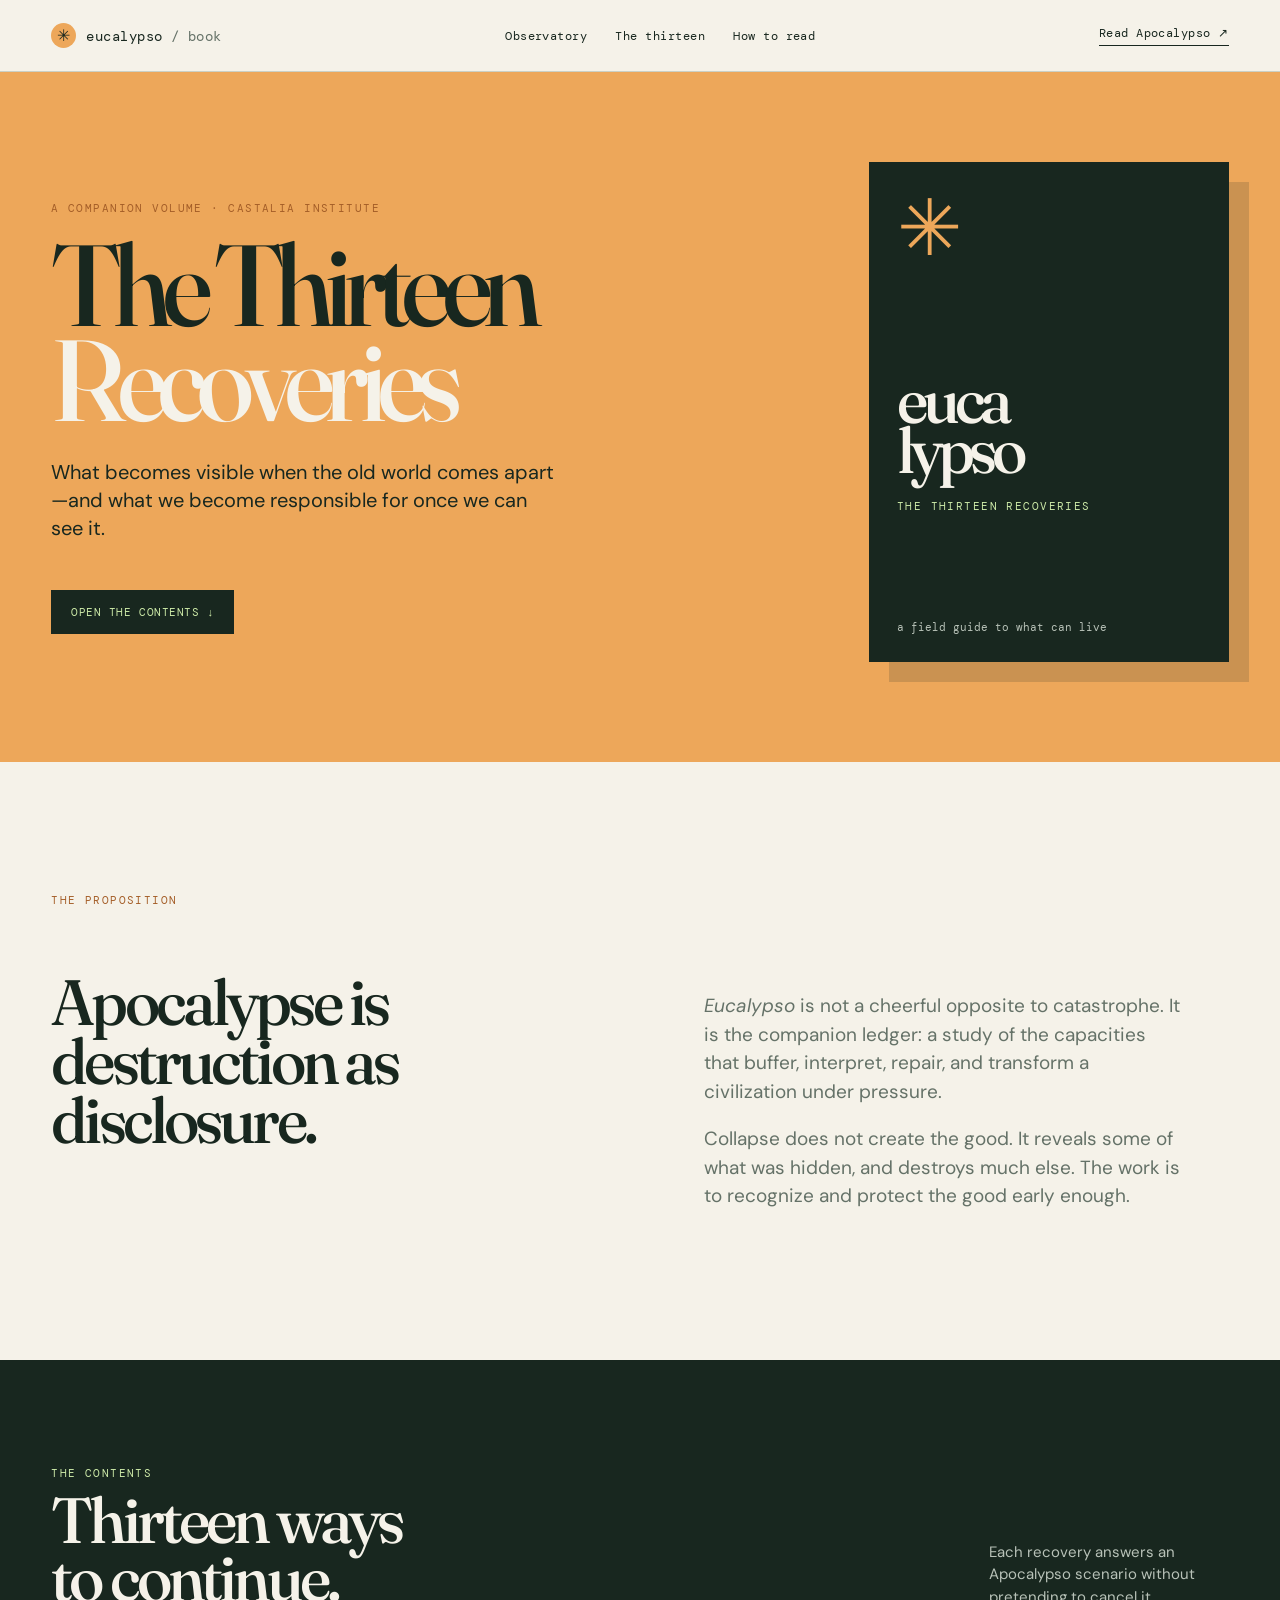
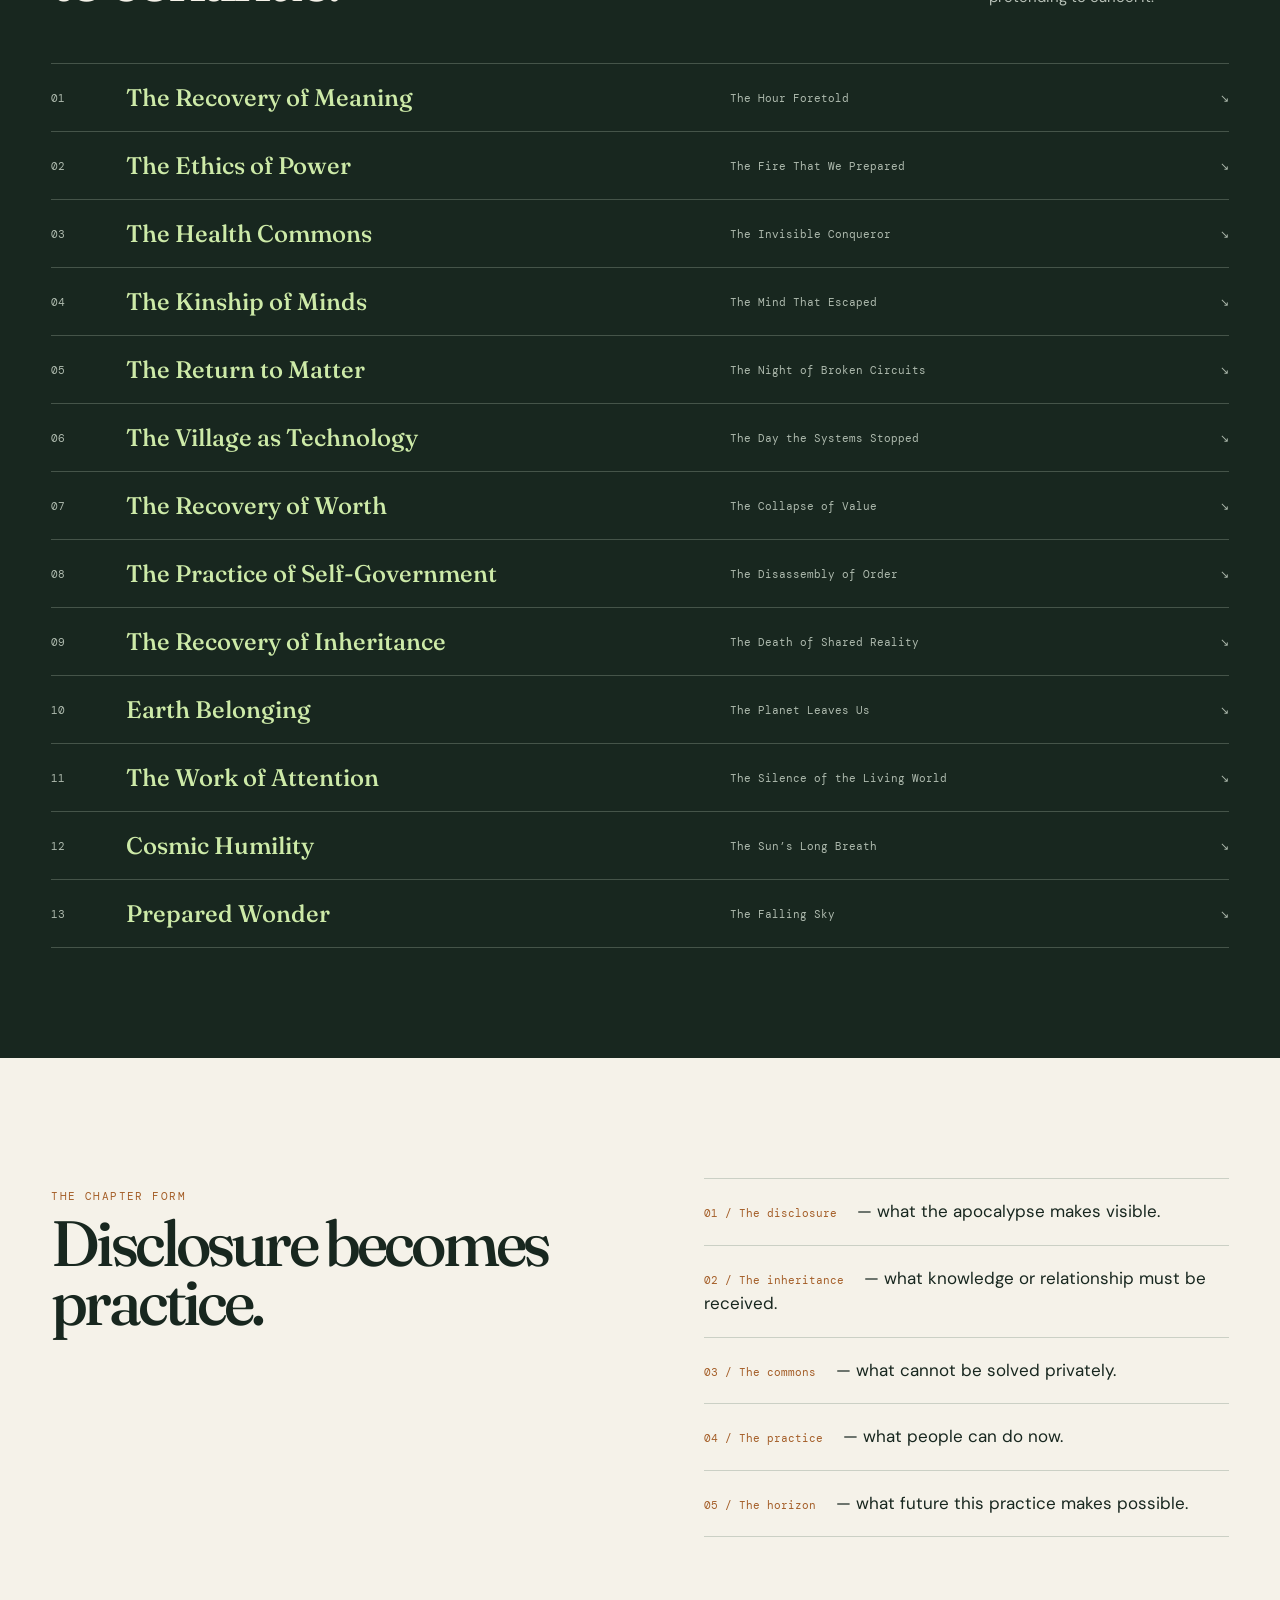
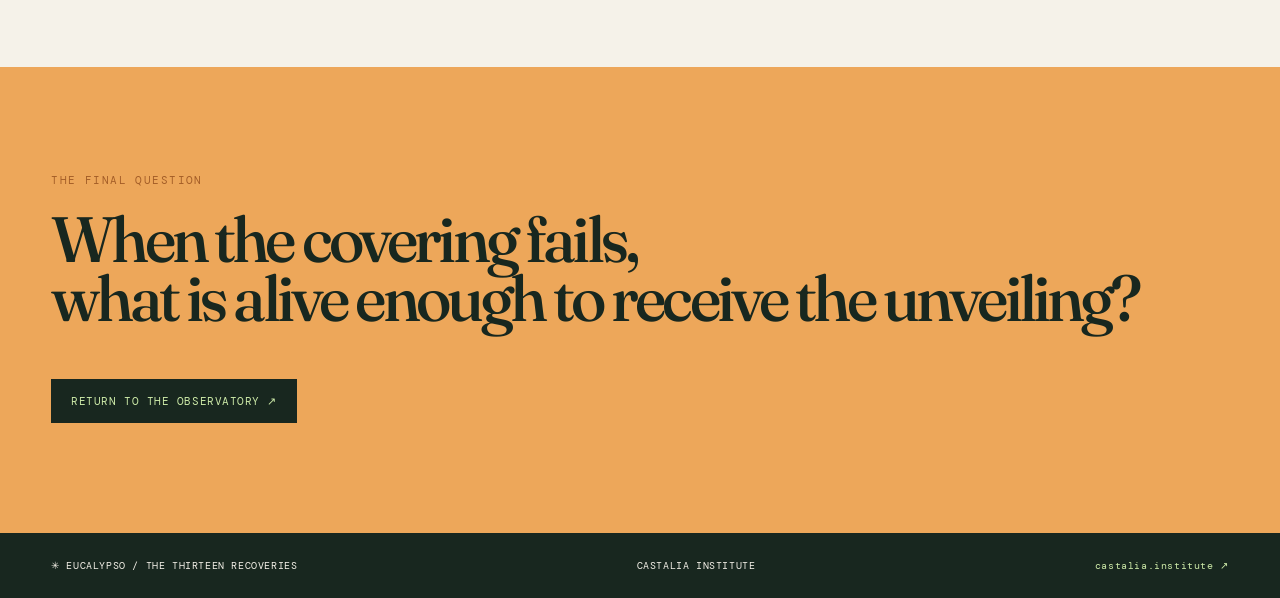
==== book/index.html @ 0e09de7e "Add Eucalypso companion book page" ====
<!doctype html>
<html lang="en">
<head>
  <meta charset="utf-8"><meta name="viewport" content="width=device-width, initial-scale=1">
  <meta name="description" content="Eucalypso: The Thirteen Recoveries — a companion book to Apocalypso about the capacities revealed by civilizational rupture.">
  <title>Eucalypso — The Thirteen Recoveries</title>
  <link rel="stylesheet" href="../styles.css"><link rel="stylesheet" href="book.css">
</head>
<body>
  <header class="topbar"><a class="brand" href="../"><span class="brand-mark">✳</span><span>eucalypso <i>/ book</i></span></a><nav><a href="../">Observatory</a><a href="#thirteen">The thirteen</a><a href="#method">How to read</a></nav><a class="apoc-link" href="https://apocalypso.castalia.institute/book">Read Apocalypso ↗</a></header>
  <main>
    <section class="book-hero"><div class="wrap book-hero-grid"><div><p class="kicker">A COMPANION VOLUME · CASTALIA INSTITUTE</p><h1>The Thirteen<br><em>Recoveries</em></h1><p class="book-deck">What becomes visible when the old world comes apart—and what we become responsible for once we can see it.</p><a class="book-button" href="#thirteen">Open the contents ↓</a></div><div class="book-cover"><div class="cover-sun">✳</div><div class="cover-title">euca<br>lypso</div><div class="cover-sub">the thirteen recoveries</div><div class="cover-foot">a field guide to what can live</div></div></div></section>
    <section class="book-intro wrap"><p class="kicker">THE PROPOSITION</p><div class="intro-grid"><h2>Apocalypse is destruction as disclosure.</h2><div><p><em>Eucalypso</em> is not a cheerful opposite to catastrophe. It is the companion ledger: a study of the capacities that buffer, interpret, repair, and transform a civilization under pressure.</p><p>Collapse does not create the good. It reveals some of what was hidden, and destroys much else. The work is to recognize and protect the good early enough.</p></div></div></section>
    <section id="thirteen" class="chapters"><div class="wrap"><div class="chapters-head"><div><p class="kicker">THE CONTENTS</p><h2>Thirteen ways<br>to continue.</h2></div><p>Each recovery answers an Apocalypso scenario without pretending to cancel it.</p></div><div class="chapter-list">
      <a class="chapter" href="#chapter-01"><span>01</span><strong>The Recovery of Meaning</strong><small>The Hour Foretold</small><i>↘</i></a>
      <a class="chapter" href="#chapter-02"><span>02</span><strong>The Ethics of Power</strong><small>The Fire That We Prepared</small><i>↘</i></a>
      <a class="chapter" href="#chapter-03"><span>03</span><strong>The Health Commons</strong><small>The Invisible Conqueror</small><i>↘</i></a>
      <a class="chapter" href="#chapter-04"><span>04</span><strong>The Kinship of Minds</strong><small>The Mind That Escaped</small><i>↘</i></a>
      <a class="chapter" href="#chapter-05"><span>05</span><strong>The Return to Matter</strong><small>The Night of Broken Circuits</small><i>↘</i></a>
      <a class="chapter" href="#chapter-06"><span>06</span><strong>The Village as Technology</strong><small>The Day the Systems Stopped</small><i>↘</i></a>
      <a class="chapter" href="#chapter-07"><span>07</span><strong>The Recovery of Worth</strong><small>The Collapse of Value</small><i>↘</i></a>
      <a class="chapter" href="#chapter-08"><span>08</span><strong>The Practice of Self-Government</strong><small>The Disassembly of Order</small><i>↘</i></a>
      <a class="chapter" href="#chapter-09"><span>09</span><strong>The Recovery of Inheritance</strong><small>The Death of Shared Reality</small><i>↘</i></a>
      <a class="chapter" href="#chapter-10"><span>10</span><strong>Earth Belonging</strong><small>The Planet Leaves Us</small><i>↘</i></a>
      <a class="chapter" href="#chapter-11"><span>11</span><strong>The Work of Attention</strong><small>The Silence of the Living World</small><i>↘</i></a>
      <a class="chapter" href="#chapter-12"><span>12</span><strong>Cosmic Humility</strong><small>The Sun’s Long Breath</small><i>↘</i></a>
      <a class="chapter" href="#chapter-13"><span>13</span><strong>Prepared Wonder</strong><small>The Falling Sky</small><i>↘</i></a>
    </div></div></section>
    <section id="method" class="reading wrap"><div><p class="kicker">THE CHAPTER FORM</p><h2>Disclosure becomes practice.</h2></div><div class="reading-list"><p><b>01 / The disclosure</b> — what the apocalypse makes visible.</p><p><b>02 / The inheritance</b> — what knowledge or relationship must be received.</p><p><b>03 / The commons</b> — what cannot be solved privately.</p><p><b>04 / The practice</b> — what people can do now.</p><p><b>05 / The horizon</b> — what future this practice makes possible.</p></div></section>
    <section class="book-close"><div class="wrap"><p class="kicker">THE FINAL QUESTION</p><h2>When the covering fails,<br>what is alive enough to receive the unveiling?</h2><a class="book-button" href="../">Return to the observatory ↗</a></div></section>
  </main>
  <footer class="footer wrap"><span>✳ EUCALYPSO / THE THIRTEEN RECOVERIES</span><span>CASTALIA INSTITUTE</span><a href="https://castalia.institute">castalia.institute ↗</a></footer>
</body>
</html>
---- styles.css ----
@import url('https://fonts.googleapis.com/css2?family=DM+Mono:wght@400;500&family=DM+Sans:wght@400;500;700&family=Fraunces:opsz,wght@9..144,500;9..144,600&display=swap');
:root{--ink:#18271f;--paper:#f5f2e9;--panel:#fffdf7;--line:#cbd0c5;--muted:#657268;--lime:#cdeaa8;--orange:#eda75a;--green:#6ea876;--serif:'Fraunces',Georgia,serif;--sans:'DM Sans',Arial,sans-serif;--mono:'DM Mono',monospace}*{box-sizing:border-box}html{scroll-behavior:smooth}body{margin:0;background:var(--paper);color:var(--ink);font-family:var(--sans);font-size:15px;line-height:1.5}.wrap{max-width:1280px;margin:auto;padding-left:4vw;padding-right:4vw}.topbar{height:72px;border-bottom:1px solid var(--line);display:flex;align-items:center;justify-content:space-between;padding:0 4vw;font:12px var(--mono);letter-spacing:.04em}.topbar a{color:var(--ink);text-decoration:none}.brand{display:flex;align-items:center;gap:10px;font-size:14px}.brand i{color:var(--muted);font-style:normal}.brand-mark{display:grid;place-items:center;background:var(--orange);width:25px;height:25px;border-radius:50%;font-size:16px}.topbar nav{display:flex;gap:28px}.topbar nav a:hover,.method-link:hover,.apoc-link:hover{color:#a45e28}.apoc-link{border-bottom:1px solid var(--ink);padding-bottom:4px}.masthead{display:grid;grid-template-columns:1.4fr .6fr;gap:10vw;align-items:end;padding-top:92px;padding-bottom:90px}.kicker,.card-label{font:11px var(--mono);letter-spacing:.13em;color:#a45e28;text-transform:uppercase}.masthead h1{font:500 clamp(3.2rem,7vw,7.2rem)/.9 var(--serif);letter-spacing:-.065em;margin:20px 0 28px}.intro{font-size:19px;line-height:1.45;color:var(--muted);max-width:600px}.signal-card{background:var(--ink);color:var(--paper);padding:27px;border-radius:2px;min-height:270px}.signal-top{font:11px var(--mono);letter-spacing:.1em;color:var(--lime);display:flex;justify-content:space-between}.live-dot{height:7px;width:7px;border-radius:50%;background:var(--lime);display:inline-block}.signal-score{font:500 92px/.95 var(--serif);color:var(--lime);margin-top:38px;letter-spacing:-.07em}.signal-label,.signal-card p{font:11px var(--mono);color:#b6c0b6}.signal-bar{height:4px;background:#405246;margin:22px 0 13px}.signal-bar span{display:block;height:100%;background:var(--orange)}h2{font:500 clamp(2.3rem,4vw,4.4rem)/.98 var(--serif);letter-spacing:-.055em;margin:12px 0 0}.dashboard{padding-bottom:105px}.toolbar{display:flex;justify-content:space-between;align-items:end;gap:40px;border-top:1px solid var(--line);padding-top:14px}.controls{display:flex;gap:10px;align-items:center}.scope-toggle{display:flex;border:1px solid var(--line);padding:3px}.scope,.controls select{background:transparent;border:0;padding:9px 13px;font:12px var(--mono);color:var(--ink);cursor:pointer}.scope.active{background:var(--ink);color:var(--lime)}.controls select{border:1px solid var(--line);background:var(--panel)}.ledger-head,.ledger-row{display:grid;grid-template-columns:1.2fr 1fr 1fr .7fr;gap:20px}.ledger-head{font:10px var(--mono);letter-spacing:.1em;color:var(--muted);padding:56px 16px 12px;border-bottom:1px solid var(--line)}.ledger-row{align-items:center;padding:17px 16px;border-bottom:1px solid var(--line);transition:background .2s}.ledger-row:hover{background:rgba(255,253,247,.8)}.scenario{font-weight:500}.scenario small,.field{display:block;font:10px var(--mono);color:var(--muted);margin-top:3px}.metric{display:flex;align-items:center;gap:12px}.metric b{font:500 13px var(--mono);min-width:31px}.bar{height:7px;background:#e0e4da;flex:1;max-width:135px}.bar i{display:block;height:100%;background:var(--orange)}.bar.capacity i{background:var(--green)}.legend{font:11px var(--mono);color:var(--muted);margin-top:18px}.legend-key{display:inline-block;width:10px;height:10px;margin-right:5px}.legend-key.pressure{background:var(--orange)}.legend-key.capacity{background:var(--green);margin-left:18px}.legend-note{margin-left:20px}.metrics-band{background:var(--ink);color:var(--paper);padding:85px 0 105px}.metrics-band .kicker{color:var(--lime)}.band-copy{max-width:310px;color:#b8c2b8}.capacity-grid{display:grid;grid-template-columns:repeat(4,1fr);margin-top:60px;border-top:1px solid #455449}.capacity-grid article{padding:20px 22px 0 0;min-height:200px;border-right:1px solid #455449}.capacity-grid article+article{padding-left:22px}.capacity-grid article:last-child{border:0}.capacity-grid span{font:11px var(--mono);color:var(--orange)}.capacity-grid h3{font:500 38px var(--serif);color:var(--lime);margin:38px 0 4px}.capacity-grid p{color:#b8c2b8;max-width:200px}.education{padding-top:105px;padding-bottom:115px}.section-title{max-width:700px}.section-title>p:last-child{color:var(--muted);font-size:18px}.edu-grid{display:grid;grid-template-columns:1.3fr .7fr;gap:55px;margin-top:50px}.edu-card{background:var(--panel);border:1px solid var(--line);padding:26px}.card-label{color:var(--muted);margin-bottom:30px}.metric-row{display:grid;grid-template-columns:1fr 45px;gap:12px;align-items:center;margin:20px 0}.metric-row span{font-size:14px}.metric-row strong{font:13px var(--mono);text-align:right}.mini-bar{height:8px;background:#e2e5dc;grid-column:1 / -1}.mini-bar i{display:block;height:100%;background:var(--ink)}.mini-bar.green i{background:var(--green)}.mini-bar.orange i{background:var(--orange)}.augmentation{border-top:1px solid var(--line);padding-top:18px;margin-top:30px;display:grid;grid-template-columns:1fr auto;gap:7px;font:11px var(--mono);color:var(--muted)}.augmentation b{color:var(--ink)}.callout{padding:22px 5px}.quote-mark{font:70px/.5 var(--serif);color:var(--orange)}.callout p{font:500 28px/1.12 var(--serif);letter-spacing:-.03em}.callout a,.method-link{font:11px var(--mono);color:var(--ink);text-decoration:none;border-bottom:1px solid var(--ink);padding-bottom:4px}.method{background:var(--orange);padding:85px 0 100px}.method-grid{display:grid;grid-template-columns:1fr 1fr;gap:10vw}.method-grid p{font-size:18px;max-width:520px}.method-link{display:inline-block;margin-top:17px}.footer{display:flex;justify-content:space-between;gap:20px;padding-top:26px;padding-bottom:26px;background:var(--ink);color:var(--paper);max-width:none;font:10px var(--mono);letter-spacing:.06em}.footer a{color:var(--lime);text-decoration:none}.footer span:first-child{margin-left:0}@media(max-width:760px){.topbar{height:65px}.topbar nav{display:none}.masthead{display:block;padding-top:65px;padding-bottom:65px}.signal-card{margin-top:45px}.toolbar{display:block}.controls{margin-top:25px;flex-wrap:wrap}.ledger-head{display:none}.ledger-row{grid-template-columns:1fr 1fr;padding:19px 0;gap:13px}.ledger-row .field{grid-column:2;grid-row:1}.ledger-row .metric{grid-column:1 / -1}.legend-note{display:block;margin:12px 0}.metrics-band,.education,.method{padding-top:65px;padding-bottom:70px}.capacity-grid{grid-template-columns:1fr 1fr}.capacity-grid article{min-height:190px}.capacity-grid article:nth-child(2){border-right:0}.capacity-grid article:nth-child(3){padding-left:0;border-top:1px solid #455449;padding-top:20px}.capacity-grid article:nth-child(4){border-top:1px solid #455449;padding-top:20px}.edu-grid,.method-grid{grid-template-columns:1fr;gap:25px}.footer{flex-wrap:wrap}.footer span:nth-child(2){display:none}}
---- book/book.css ----
.book-hero{background:var(--orange);padding:90px 0 100px}.book-hero-grid{display:grid;grid-template-columns:1fr 360px;gap:13vw;align-items:center}.book-hero h1{font:500 clamp(4rem,9vw,8.5rem)/.82 var(--serif);letter-spacing:-.075em;margin:22px 0 32px}.book-hero h1 em{color:var(--paper);font-style:normal}.book-deck{font:20px/1.4 var(--sans);max-width:510px}.book-button{display:inline-block;margin-top:28px;padding:15px 20px;background:var(--ink);color:var(--lime);font:11px var(--mono);letter-spacing:.05em;text-transform:uppercase;text-decoration:none}.book-cover{aspect-ratio:.72;background:var(--ink);color:var(--paper);padding:28px;box-shadow:20px 20px 0 rgba(24,39,31,.16);display:flex;flex-direction:column}.cover-sun{color:var(--orange);font-size:78px;line-height:1}.cover-title{font:500 64px/.78 var(--serif);letter-spacing:-.08em;margin-top:auto}.cover-sub{font:11px var(--mono);text-transform:uppercase;letter-spacing:.13em;color:var(--lime);margin-top:25px}.cover-foot{font:11px var(--mono);margin-top:auto;color:#b8c2b8}.book-intro{padding-top:120px;padding-bottom:130px}.intro-grid{display:grid;grid-template-columns:1fr 1fr;gap:10vw;padding-top:55px}.intro-grid h2,.chapters-head h2,.reading h2,.book-close h2{font:500 clamp(2.8rem,5vw,5.5rem)/.92 var(--serif);letter-spacing:-.06em;margin:0}.intro-grid div{font-size:19px;max-width:480px;color:var(--muted)}.chapters{background:var(--ink);color:var(--paper);padding:95px 0 110px}.chapters .kicker{color:var(--lime)}.chapters-head{display:flex;justify-content:space-between;align-items:end;gap:50px;padding-bottom:55px}.chapters-head>p{max-width:240px;color:#b8c2b8;margin:0}.chapter-list{border-top:1px solid #455449}.chapter{display:grid;grid-template-columns:55px 1.3fr 1fr 30px;align-items:center;gap:20px;padding:19px 0;border-bottom:1px solid #455449;color:var(--paper);text-decoration:none}.chapter span,.chapter small,.chapter i{font:11px var(--mono);color:#aebaae}.chapter strong{font:500 24px var(--serif);color:var(--lime)}.chapter i{font-style:normal;text-align:right}.chapter:hover strong{color:var(--orange)}.reading{display:grid;grid-template-columns:1fr 1fr;gap:10vw;padding-top:120px;padding-bottom:130px}.reading-list{border-top:1px solid var(--line)}.reading-list p{border-bottom:1px solid var(--line);padding:20px 0;margin:0;font-size:17px}.reading-list b{font:11px var(--mono);color:#a45e28;margin-right:15px}.book-close{background:var(--orange);padding:95px 0 110px}.book-close h2{margin:23px 0}@media(max-width:760px){.book-hero{padding-top:60px}.book-hero-grid,.intro-grid,.reading{grid-template-columns:1fr;gap:50px}.book-cover{width:75%;margin:auto}.book-intro{padding-top:75px;padding-bottom:80px}.chapters{padding-top:65px}.chapters-head{display:block}.chapters-head>p{margin-top:25px}.chapter{grid-template-columns:35px 1fr 25px;gap:10px}.chapter small{grid-column:2}.chapter i{grid-column:3;grid-row:1 / span 2}.reading{padding-top:75px;padding-bottom:80px}}
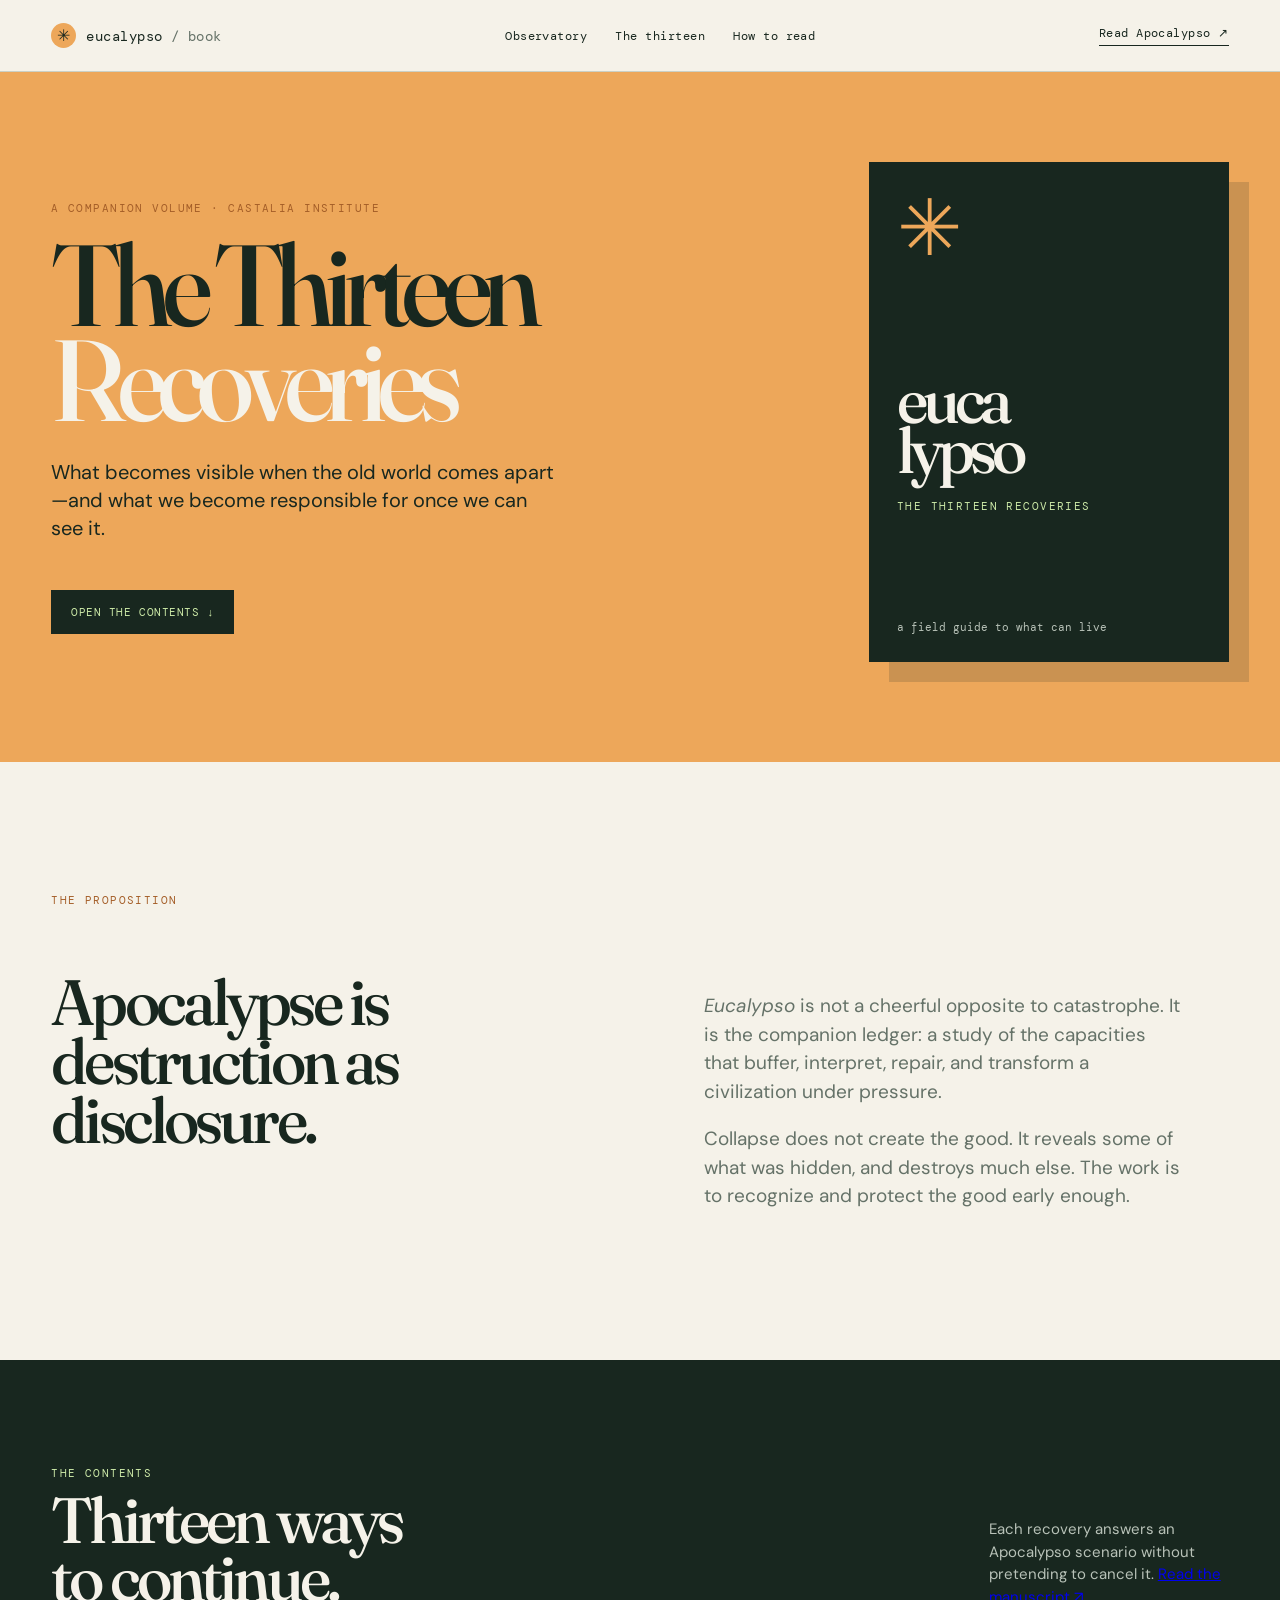
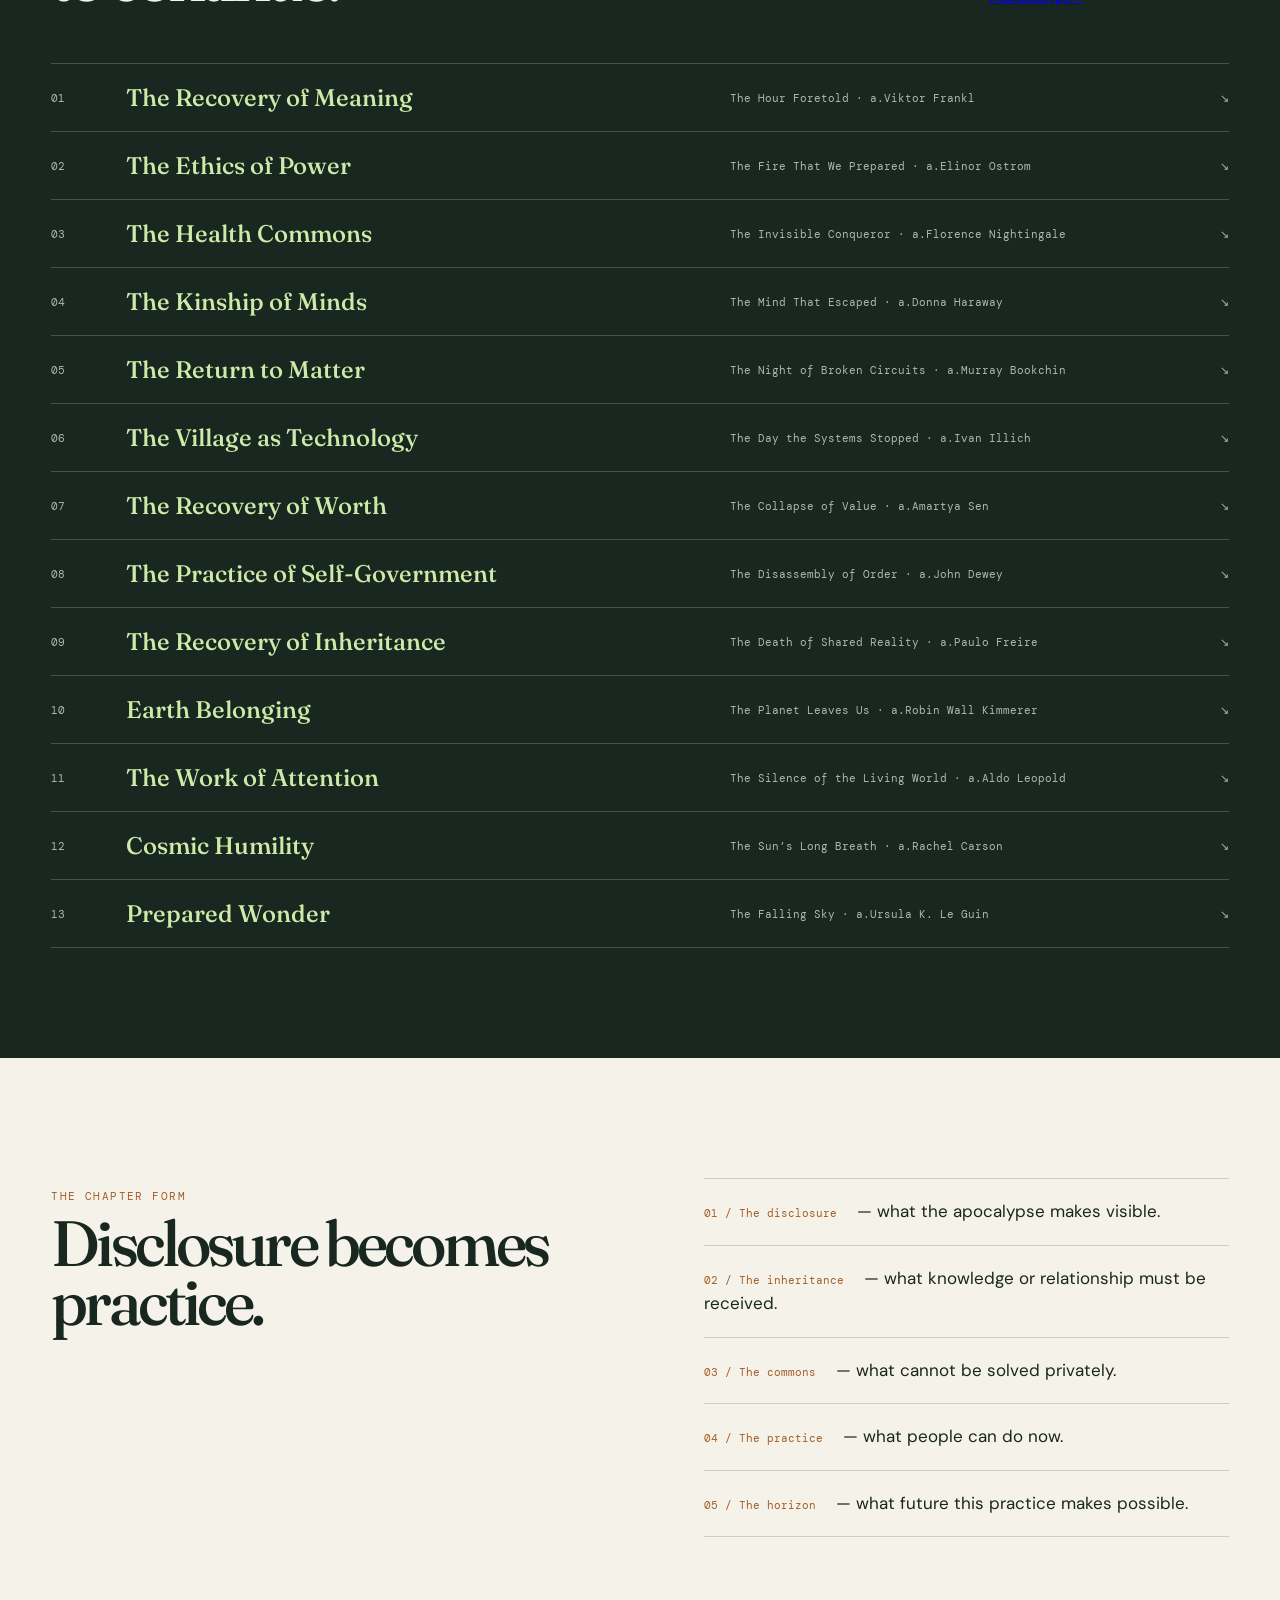
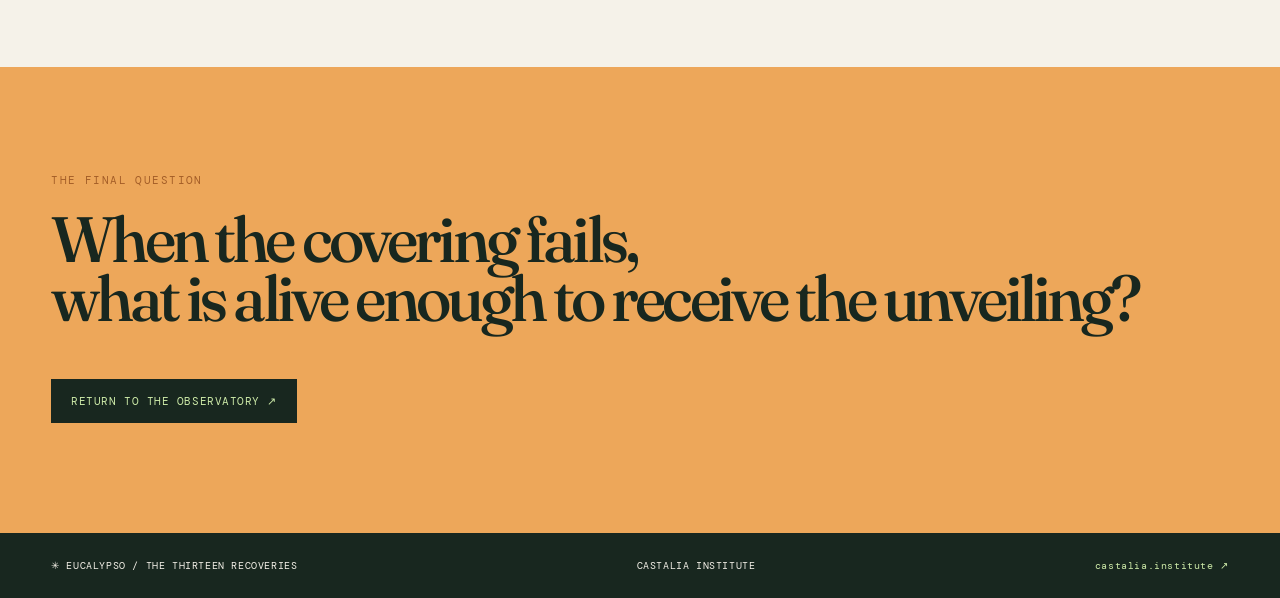
==== commit 6d977741: "Write source-backed Eucalypso book" ====
--- a/book/index.html
+++ b/book/index.html
@@ -11,20 +11,20 @@
   <main>
     <section class="book-hero"><div class="wrap book-hero-grid"><div><p class="kicker">A COMPANION VOLUME · CASTALIA INSTITUTE</p><h1>The Thirteen<br><em>Recoveries</em></h1><p class="book-deck">What becomes visible when the old world comes apart—and what we become responsible for once we can see it.</p><a class="book-button" href="#thirteen">Open the contents ↓</a></div><div class="book-cover"><div class="cover-sun">✳</div><div class="cover-title">euca<br>lypso</div><div class="cover-sub">the thirteen recoveries</div><div class="cover-foot">a field guide to what can live</div></div></div></section>
     <section class="book-intro wrap"><p class="kicker">THE PROPOSITION</p><div class="intro-grid"><h2>Apocalypse is destruction as disclosure.</h2><div><p><em>Eucalypso</em> is not a cheerful opposite to catastrophe. It is the companion ledger: a study of the capacities that buffer, interpret, repair, and transform a civilization under pressure.</p><p>Collapse does not create the good. It reveals some of what was hidden, and destroys much else. The work is to recognize and protect the good early enough.</p></div></div></section>
-    <section id="thirteen" class="chapters"><div class="wrap"><div class="chapters-head"><div><p class="kicker">THE CONTENTS</p><h2>Thirteen ways<br>to continue.</h2></div><p>Each recovery answers an Apocalypso scenario without pretending to cancel it.</p></div><div class="chapter-list">
-      <a class="chapter" href="#chapter-01"><span>01</span><strong>The Recovery of Meaning</strong><small>The Hour Foretold</small><i>↘</i></a>
-      <a class="chapter" href="#chapter-02"><span>02</span><strong>The Ethics of Power</strong><small>The Fire That We Prepared</small><i>↘</i></a>
-      <a class="chapter" href="#chapter-03"><span>03</span><strong>The Health Commons</strong><small>The Invisible Conqueror</small><i>↘</i></a>
-      <a class="chapter" href="#chapter-04"><span>04</span><strong>The Kinship of Minds</strong><small>The Mind That Escaped</small><i>↘</i></a>
-      <a class="chapter" href="#chapter-05"><span>05</span><strong>The Return to Matter</strong><small>The Night of Broken Circuits</small><i>↘</i></a>
-      <a class="chapter" href="#chapter-06"><span>06</span><strong>The Village as Technology</strong><small>The Day the Systems Stopped</small><i>↘</i></a>
-      <a class="chapter" href="#chapter-07"><span>07</span><strong>The Recovery of Worth</strong><small>The Collapse of Value</small><i>↘</i></a>
-      <a class="chapter" href="#chapter-08"><span>08</span><strong>The Practice of Self-Government</strong><small>The Disassembly of Order</small><i>↘</i></a>
-      <a class="chapter" href="#chapter-09"><span>09</span><strong>The Recovery of Inheritance</strong><small>The Death of Shared Reality</small><i>↘</i></a>
-      <a class="chapter" href="#chapter-10"><span>10</span><strong>Earth Belonging</strong><small>The Planet Leaves Us</small><i>↘</i></a>
-      <a class="chapter" href="#chapter-11"><span>11</span><strong>The Work of Attention</strong><small>The Silence of the Living World</small><i>↘</i></a>
-      <a class="chapter" href="#chapter-12"><span>12</span><strong>Cosmic Humility</strong><small>The Sun’s Long Breath</small><i>↘</i></a>
-      <a class="chapter" href="#chapter-13"><span>13</span><strong>Prepared Wonder</strong><small>The Falling Sky</small><i>↘</i></a>
+    <section id="thirteen" class="chapters"><div class="wrap"><div class="chapters-head"><div><p class="kicker">THE CONTENTS</p><h2>Thirteen ways<br>to continue.</h2></div><p>Each recovery answers an Apocalypso scenario without pretending to cancel it. <a class="chapter-manuscript" href="manuscript.html">Read the manuscript ↗</a></p></div><div class="chapter-list">
+      <a class="chapter" href="manuscript.html#the-recovery-of-meaning"><span>01</span><strong>The Recovery of Meaning</strong><small>The Hour Foretold · a.Viktor Frankl</small><i>↘</i></a>
+      <a class="chapter" href="manuscript.html#the-ethics-of-power"><span>02</span><strong>The Ethics of Power</strong><small>The Fire That We Prepared · a.Elinor Ostrom</small><i>↘</i></a>
+      <a class="chapter" href="manuscript.html#the-health-commons"><span>03</span><strong>The Health Commons</strong><small>The Invisible Conqueror · a.Florence Nightingale</small><i>↘</i></a>
+      <a class="chapter" href="manuscript.html#the-kinship-of-minds"><span>04</span><strong>The Kinship of Minds</strong><small>The Mind That Escaped · a.Donna Haraway</small><i>↘</i></a>
+      <a class="chapter" href="manuscript.html#the-return-to-matter"><span>05</span><strong>The Return to Matter</strong><small>The Night of Broken Circuits · a.Murray Bookchin</small><i>↘</i></a>
+      <a class="chapter" href="manuscript.html#the-village-as-technology"><span>06</span><strong>The Village as Technology</strong><small>The Day the Systems Stopped · a.Ivan Illich</small><i>↘</i></a>
+      <a class="chapter" href="manuscript.html#the-recovery-of-worth"><span>07</span><strong>The Recovery of Worth</strong><small>The Collapse of Value · a.Amartya Sen</small><i>↘</i></a>
+      <a class="chapter" href="manuscript.html#the-practice-of-self-government"><span>08</span><strong>The Practice of Self-Government</strong><small>The Disassembly of Order · a.John Dewey</small><i>↘</i></a>
+      <a class="chapter" href="manuscript.html#the-recovery-of-inheritance"><span>09</span><strong>The Recovery of Inheritance</strong><small>The Death of Shared Reality · a.Paulo Freire</small><i>↘</i></a>
+      <a class="chapter" href="manuscript.html#earth-belonging"><span>10</span><strong>Earth Belonging</strong><small>The Planet Leaves Us · a.Robin Wall Kimmerer</small><i>↘</i></a>
+      <a class="chapter" href="manuscript.html#the-work-of-attention"><span>11</span><strong>The Work of Attention</strong><small>The Silence of the Living World · a.Aldo Leopold</small><i>↘</i></a>
+      <a class="chapter" href="manuscript.html#cosmic-humility"><span>12</span><strong>Cosmic Humility</strong><small>The Sun’s Long Breath · a.Rachel Carson</small><i>↘</i></a>
+      <a class="chapter" href="manuscript.html#prepared-wonder"><span>13</span><strong>Prepared Wonder</strong><small>The Falling Sky · a.Ursula K. Le Guin</small><i>↘</i></a>
     </div></div></section>
     <section id="method" class="reading wrap"><div><p class="kicker">THE CHAPTER FORM</p><h2>Disclosure becomes practice.</h2></div><div class="reading-list"><p><b>01 / The disclosure</b> — what the apocalypse makes visible.</p><p><b>02 / The inheritance</b> — what knowledge or relationship must be received.</p><p><b>03 / The commons</b> — what cannot be solved privately.</p><p><b>04 / The practice</b> — what people can do now.</p><p><b>05 / The horizon</b> — what future this practice makes possible.</p></div></section>
     <section class="book-close"><div class="wrap"><p class="kicker">THE FINAL QUESTION</p><h2>When the covering fails,<br>what is alive enough to receive the unveiling?</h2><a class="book-button" href="../">Return to the observatory ↗</a></div></section>
